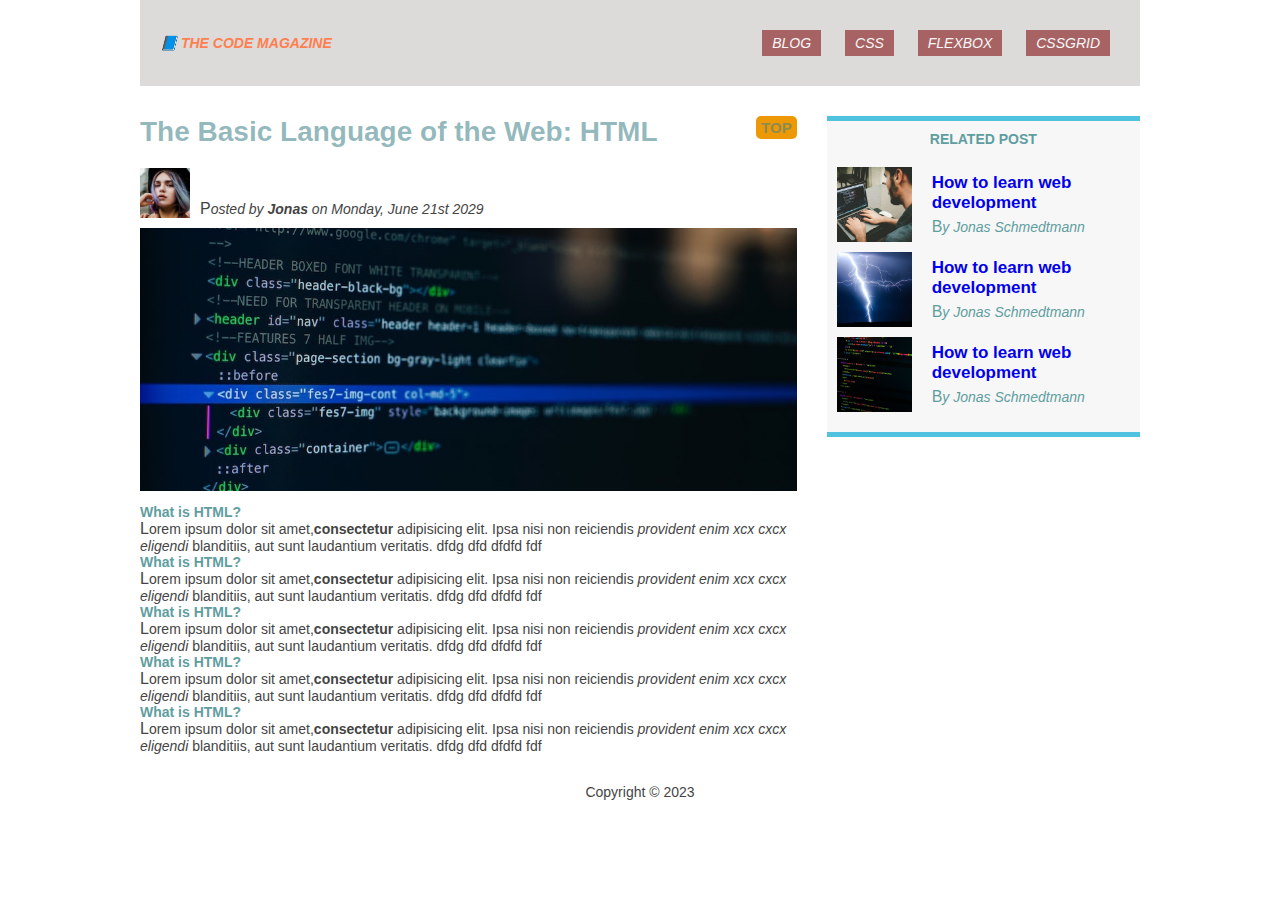
==== index.html @ 84c2b939 "Code Magazine" ====
<!DOCTYPE html>
<html lang="en">
  <head>
    <meta charset="UTF-8" />
    <meta name="viewport" content="width=device-width, initial-scale=1.0" />
    <link rel="stylesheet" href="style.css" />
    <title>Fundamentals</title>
  </head>
  <body>
    <div class="container">
      <nav class="header">
        <h1>📘 The Code Magazine</h1>
        <div class="menu">
          <a href="blog.html" target="_blank">Blog</a>
          <a href="blog.html" target="_blank">Css</a>

          <a href="flexbox.html" target="_blank">Flexbox</a>

          <a href="css-grid.html" target="_blank">CSSGrid</a>
        </div>
      </nav>
      <!-- <div class="flex-container"> -->
      <div class="post">
        <h2>The Basic Language of the Web: HTML</h2>
        <div class="author-box">
          <img
            src="img/laura-jones.jpg"
            alt="laura"
            width="50px"
            height="50px"
          />
          <p class="date">
            <em>Posted by <strong>Jonas</strong> on Monday, June 21st 2029</em>
          </p>
        </div>
        <img class="banner" src="img/post-img.jpg" alt="post" />

        <h3>What is HTML?</h3>
        <p>
          Lorem ipsum dolor sit amet,<strong>consectetur</strong> adipisicing
          elit. Ipsa nisi non reiciendis<em>
            provident enim xcx cxcx eligendi</em
          >
          blanditiis, aut sunt laudantium veritatis. dfdg dfd dfdfd fdf
        </p>
        <h3>What is HTML?</h3>
        <p>
          Lorem ipsum dolor sit amet,<strong>consectetur</strong> adipisicing
          elit. Ipsa nisi non reiciendis<em>
            provident enim xcx cxcx eligendi</em
          >
          blanditiis, aut sunt laudantium veritatis. dfdg dfd dfdfd fdf
        </p>
        <h3>What is HTML?</h3>
        <p>
          Lorem ipsum dolor sit amet,<strong>consectetur</strong> adipisicing
          elit. Ipsa nisi non reiciendis<em>
            provident enim xcx cxcx eligendi</em
          >
          blanditiis, aut sunt laudantium veritatis. dfdg dfd dfdfd fdf
        </p>
        <h3>What is HTML?</h3>
        <p>
          Lorem ipsum dolor sit amet,<strong>consectetur</strong> adipisicing
          elit. Ipsa nisi non reiciendis<em>
            provident enim xcx cxcx eligendi</em
          >
          blanditiis, aut sunt laudantium veritatis. dfdg dfd dfdfd fdf
        </p>
        <h3>What is HTML?</h3>
        <p>
          Lorem ipsum dolor sit amet,<strong>consectetur</strong> adipisicing
          elit. Ipsa nisi non reiciendis<em>
            provident enim xcx cxcx eligendi</em
          >
          blanditiis, aut sunt laudantium veritatis. dfdg dfd dfdfd fdf
        </p>

        <button hidden>❤️Like</button>
      </div>
      <aside>
        <h3 class="related-head">Related Post</h3>
        <ul>
          <li class="first-li related-post">
            <img src="img/related-1.jpg" alt="" width="75px" />
            <div>
              <a class="related-link" href="#"> How to learn web development</a>
              <p class="related-author">By Jonas Schmedtmann</p>
            </div>
          </li>
          <li class="related-post">
            <img src="img/related-2.jpg" alt="" width="75px" />
            <div>
              <a class="related-link" href="#"> How to learn web development</a>
              <p class="related-author">By Jonas Schmedtmann</p>
            </div>
          </li>
          <li class="related-post">
            <img src="img/related-3.jpg" alt="" width="75px" />
            <div>
              <a class="related-link" href="#"> How to learn web development</a>
              <p class="related-author">By Jonas Schmedtmann</p>
            </div>
          </li>
        </ul>
      </aside>
      <!-- </div> -->
      <footer>Copyright &copy; 2023</footer>
    </div>
  </body>
</html>
---- style.css ----
* {
  font-size: 14px;
  margin: 0;
  padding: 0;
  box-sizing: border-box;
}
body {
  color: #444;
  font-family: sans-serif;
}
.container {
  width: 1000px;
  margin: 0 auto;
}
.header {
  color: coral;
  font-size: 2rem;
  text-transform: uppercase;
  font-style: italic;
  text-align: center;
  padding: 20px;
  background-color: #dddada;
}
nav a:link {
  margin: 10px;
  padding: 5px 10px;
  background: #a76363;
  display: inline-block;
  color: #f7f7f7;
  text-decoration: none;
}
nav a:hover {
  padding: 5px 12px;
  background: #a76363;
  text-decoration: underline;
}
.post {
  position: relative;
  /* float: left; */
  width: 100%;
}
.banner {
  width: 100%;
  padding: 10px 0;
  box-sizing: border-box;
}
h2 {
  font-size: 2rem;
  color: rgba(63, 131, 137, 0.559);
  margin-bottom: 20px;
  /* background: rgb(211, 221, 192); */
  position: relative;
}
h2::after {
  content: "TOP";
  background: rgb(237, 152, 5);
  font-size: 15px;
  display: inline-block;
  padding: 3px 5px;
  border-radius: 5px;
  position: absolute;
  top: 0;
  right: 0;
}
h3,
li {
  font-size: 1rem;
  color: cadetblue;
}
p {
  /* line-height: 2rem; */
}

aside {
  background: #f7f7f7;
  /* width: 500px; */
  /* margin-top: 20px; */
  border-top: 5px solid #50c1de;
  border-bottom: 5px solid #50c1de;
  /* float: right; */
  /* width: 300px; */
  padding: 10px;
}

aside li:first-child {
  font-weight: bold;
}

aside li:last-child {
  font-style: italic;
}
button {
  padding: 10px;
  font-size: 18px;
  position: absolute;
  bottom: 125px;
  right: -40px;
}
footer {
  margin-top: 220px;
  clear: both;
  display: block;
}
p::first-letter {
  font-size: 16px;
  font-style: normal;
}
.related-head {
  text-align: center;
  text-transform: uppercase;
  margin-bottom: 20px;
}

/* Flex */
.header {
  display: flex;
  align-items: center;
  justify-content: space-between;
}
.author-box {
  display: flex;
  align-items: center;
  gap: 10px;
}
.date {
  align-self: flex-end;
}
.flex-container {
  display: flex;
  gap: 30px;
  align-items: flex-start;
}
aside {
  /* align-self: flex-start; */
  /* flex: 0 0 300px; */
}
.related-post {
  display: flex;
  gap: 20px;
  align-items: center;
  margin-bottom: 10px;
}
.related-author {
  font-weight: normal;
  font-size: 14px;
  font-style: italic;
}
.related-link:link {
  text-decoration: none;
  font-weight: bold;
  font-size: 17px;
  font-style: normal;
  display: block;
  margin-bottom: 5px;
}

/* Grid */
.container {
  display: grid;
  grid-template-columns: repeat(3, 1fr);
  gap: 30px;
}
.header {
  grid-column: 1/4;
}
.post {
  grid-column: 1/3;
}
footer {
  margin: 0;
  grid-column: 1/4;
  text-align: center;
}
aside {
  /* justify-self: start; */
  align-self: start;
}
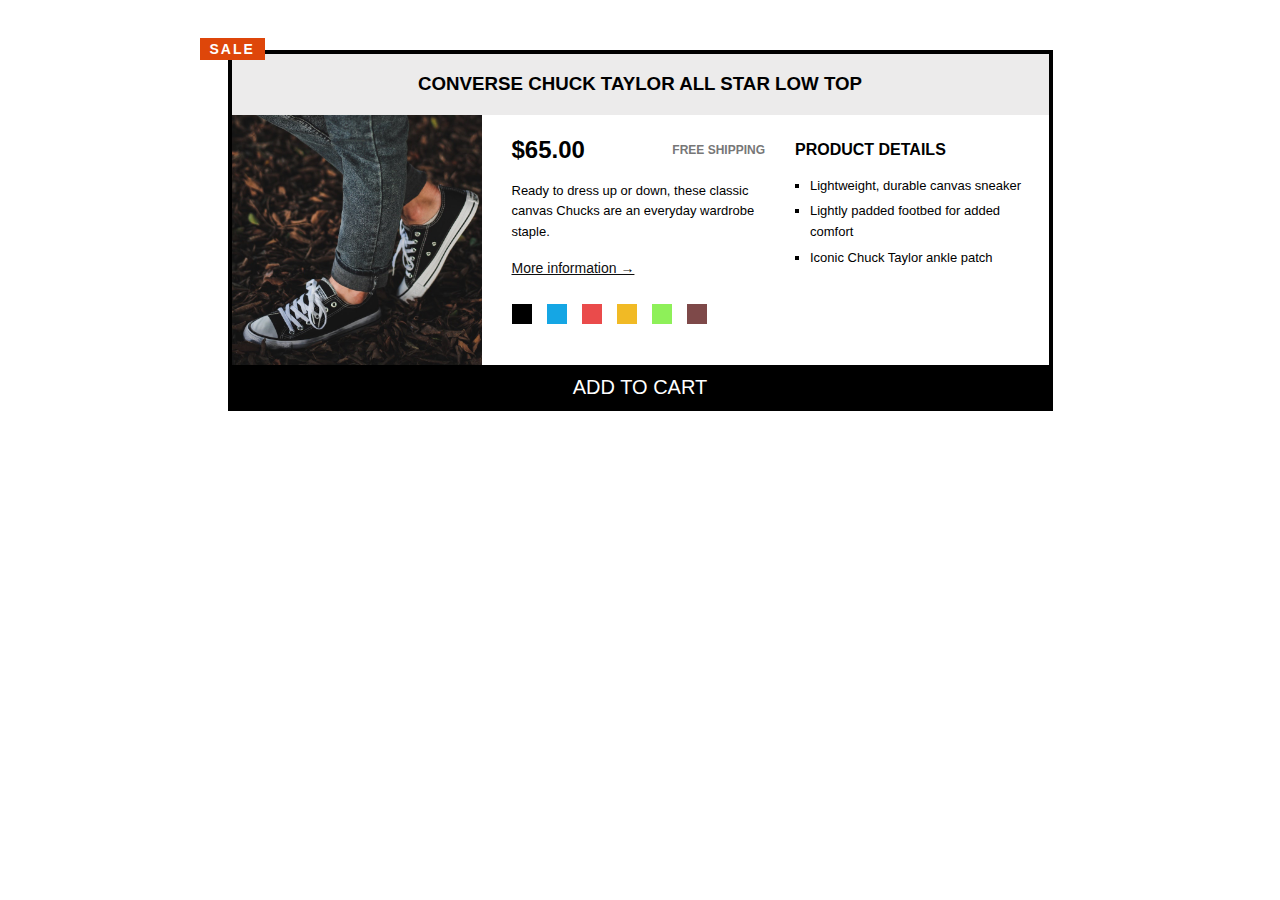
==== commit 295ef324: "converse" ====
--- a/index.html
+++ b/index.html
@@ -3,109 +3,45 @@
   <head>
     <meta charset="UTF-8" />
     <meta name="viewport" content="width=device-width, initial-scale=1.0" />
-    <link rel="stylesheet" href="style.css" />
-    <title>Fundamentals</title>
+    <link rel="stylesheet" href="converse.css" />
+    <title>Converse</title>
   </head>
   <body>
     <div class="container">
-      <nav class="header">
-        <h1>📘 The Code Magazine</h1>
-        <div class="menu">
-          <a href="blog.html" target="_blank">Blog</a>
-          <a href="blog.html" target="_blank">Css</a>
+      <p class="sale">sale</p>
+      <article class="product">
+        <h3 class="product-title">Converse Chuck Taylor All Star Low Top</h3>
+        <!-- <div class="product-details-flex"> -->
+        <img class="product-img" src="img/challenges.jpg" alt="" />
+        <div class="p-info">
+          <p class="price"><strong>$65.00</strong></p>
+          <p class="shipping">Free shipping</p>
+          <p class="pro-info">
+            Ready to dress up or down, these classic canvas Chucks are an
+            everyday wardrobe staple.
+          </p>
 
-          <a href="flexbox.html" target="_blank">Flexbox</a>
-
-          <a href="css-grid.html" target="_blank">CSSGrid</a>
+          <a class="more-info" href="#">More information &rarr;</a>
+          <div class="color-flex">
+            <div class="p-color p-black"></div>
+            <div class="p-color p-blue"></div>
+            <div class="p-color p-red"></div>
+            <div class="p-color p-yellow"></div>
+            <div class="p-color p-green"></div>
+            <div class="p-color p-brown"></div>
+          </div>
         </div>
-      </nav>
-      <!-- <div class="flex-container"> -->
-      <div class="post">
-        <h2>The Basic Language of the Web: HTML</h2>
-        <div class="author-box">
-          <img
-            src="img/laura-jones.jpg"
-            alt="laura"
-            width="50px"
-            height="50px"
-          />
-          <p class="date">
-            <em>Posted by <strong>Jonas</strong> on Monday, June 21st 2029</em>
-          </p>
+        <div class="p-details">
+          <h3 class="details-title">Product details</h3>
+          <ul class="details-list">
+            <li>Lightweight, durable canvas sneaker</li>
+            <li>Lightly padded footbed for added comfort</li>
+            <li>Iconic Chuck Taylor ankle patch</li>
+          </ul>
         </div>
-        <img class="banner" src="img/post-img.jpg" alt="post" />
-
-        <h3>What is HTML?</h3>
-        <p>
-          Lorem ipsum dolor sit amet,<strong>consectetur</strong> adipisicing
-          elit. Ipsa nisi non reiciendis<em>
-            provident enim xcx cxcx eligendi</em
-          >
-          blanditiis, aut sunt laudantium veritatis. dfdg dfd dfdfd fdf
-        </p>
-        <h3>What is HTML?</h3>
-        <p>
-          Lorem ipsum dolor sit amet,<strong>consectetur</strong> adipisicing
-          elit. Ipsa nisi non reiciendis<em>
-            provident enim xcx cxcx eligendi</em
-          >
-          blanditiis, aut sunt laudantium veritatis. dfdg dfd dfdfd fdf
-        </p>
-        <h3>What is HTML?</h3>
-        <p>
-          Lorem ipsum dolor sit amet,<strong>consectetur</strong> adipisicing
-          elit. Ipsa nisi non reiciendis<em>
-            provident enim xcx cxcx eligendi</em
-          >
-          blanditiis, aut sunt laudantium veritatis. dfdg dfd dfdfd fdf
-        </p>
-        <h3>What is HTML?</h3>
-        <p>
-          Lorem ipsum dolor sit amet,<strong>consectetur</strong> adipisicing
-          elit. Ipsa nisi non reiciendis<em>
-            provident enim xcx cxcx eligendi</em
-          >
-          blanditiis, aut sunt laudantium veritatis. dfdg dfd dfdfd fdf
-        </p>
-        <h3>What is HTML?</h3>
-        <p>
-          Lorem ipsum dolor sit amet,<strong>consectetur</strong> adipisicing
-          elit. Ipsa nisi non reiciendis<em>
-            provident enim xcx cxcx eligendi</em
-          >
-          blanditiis, aut sunt laudantium veritatis. dfdg dfd dfdfd fdf
-        </p>
-
-        <button hidden>❤️Like</button>
-      </div>
-      <aside>
-        <h3 class="related-head">Related Post</h3>
-        <ul>
-          <li class="first-li related-post">
-            <img src="img/related-1.jpg" alt="" width="75px" />
-            <div>
-              <a class="related-link" href="#"> How to learn web development</a>
-              <p class="related-author">By Jonas Schmedtmann</p>
-            </div>
-          </li>
-          <li class="related-post">
-            <img src="img/related-2.jpg" alt="" width="75px" />
-            <div>
-              <a class="related-link" href="#"> How to learn web development</a>
-              <p class="related-author">By Jonas Schmedtmann</p>
-            </div>
-          </li>
-          <li class="related-post">
-            <img src="img/related-3.jpg" alt="" width="75px" />
-            <div>
-              <a class="related-link" href="#"> How to learn web development</a>
-              <p class="related-author">By Jonas Schmedtmann</p>
-            </div>
-          </li>
-        </ul>
-      </aside>
-      <!-- </div> -->
-      <footer>Copyright &copy; 2023</footer>
+        <!-- </div> -->
+        <button class="add-cart">Add to cart</button>
+      </article>
     </div>
   </body>
 </html>
--- a/converse.css
+++ b/converse.css
@@ -0,0 +1,168 @@
+* {
+  margin: 0;
+  padding: 0;
+  box-sizing: border-box;
+}
+body {
+  font-family: sans-serif;
+  color: #000;
+  line-height: 1.3rem;
+}
+.container {
+  width: 825px;
+  margin: 50px auto;
+  position: relative;
+}
+.sale {
+  background: rgb(222, 70, 10);
+  display: inline-block;
+  padding: 1px 10px;
+  text-transform: uppercase;
+  color: #fff;
+  font-weight: bold;
+  font-size: 14px;
+  letter-spacing: 2px;
+  position: absolute;
+  top: -12.5px;
+  left: -28px;
+}
+.product {
+  border: #000 solid 4px;
+}
+.product-title {
+  text-transform: uppercase;
+  font-weight: bold;
+  text-align: center;
+  padding: 20px;
+  background: #ecebeb;
+}
+
+.more-info:link,
+.more-info:visited {
+  color: #0e0e0e;
+  font-size: 14px;
+}
+.more-info:link:hover,
+.more-info:active {
+  text-decoration: none;
+}
+
+.p-color {
+  width: 20px;
+  height: 20px;
+  background: #000;
+  /* padding: 5px; */
+  /* display: inline-block; */
+  /* margin-right: 5px; */
+  margin-top: 25px;
+}
+.p-black {
+  background: #000;
+}
+.p-blue {
+  background: #15a6e4;
+}
+.p-red {
+  background: #ea4b4b;
+}
+.p-yellow {
+  background: #f1ba25;
+}
+.p-green {
+  background: #8ef059;
+}
+.p-brown {
+  background: #7e4949;
+}
+.details-title {
+  text-transform: uppercase;
+  font-size: 16px;
+}
+.details-list {
+  margin: 15px;
+}
+.details-list li {
+  list-style: square;
+  margin-bottom: 5px;
+  font-size: 13px;
+}
+.add-cart {
+  text-transform: uppercase;
+  font-weight: normal;
+  font-size: 20px;
+  background-color: #000;
+  color: #fff;
+  border: none;
+  width: 100%;
+  border-top: #000 solid 3px;
+  padding: 8px;
+}
+.add-cart:hover {
+  background-color: #ffffff;
+  color: #000000;
+  cursor: pointer;
+}
+
+/* flex */
+.product-details-flex {
+  display: flex;
+  gap: 25px;
+}
+.product-img {
+  width: 250px;
+  /* float: left; */
+}
+.p-info {
+  /* width: 300px; */
+  /* float: left; */
+  padding-top: 25px;
+  /* padding-left: 30px; */
+  padding-right: 0;
+}
+.p-details {
+  /* float: right; */
+  /* width: 240px; */
+  padding-top: 25px;
+}
+.price {
+  font-size: 24px;
+  float: left;
+}
+.shipping {
+  text-transform: uppercase;
+  font-weight: bold;
+  color: #777;
+  font-size: 12px;
+  margin-bottom: 20px;
+  float: right;
+}
+.pro-info {
+  font-size: 13px;
+  clear: both;
+  margin-bottom: 15px;
+}
+.color-flex {
+  display: flex;
+  gap: 15px;
+}
+
+/* Grid */
+.product {
+  width: 825px;
+  display: grid;
+  /* grid-template-columns: repeat(3, 1fr); */
+  grid-template-columns: 250px 1fr 1fr;
+  column-gap: 30px;
+}
+.product-title {
+  grid-column: 1/-1;
+}
+.product-img {
+}
+.p-info {
+}
+.p-details {
+}
+.add-cart {
+  grid-column: 1/-1;
+}
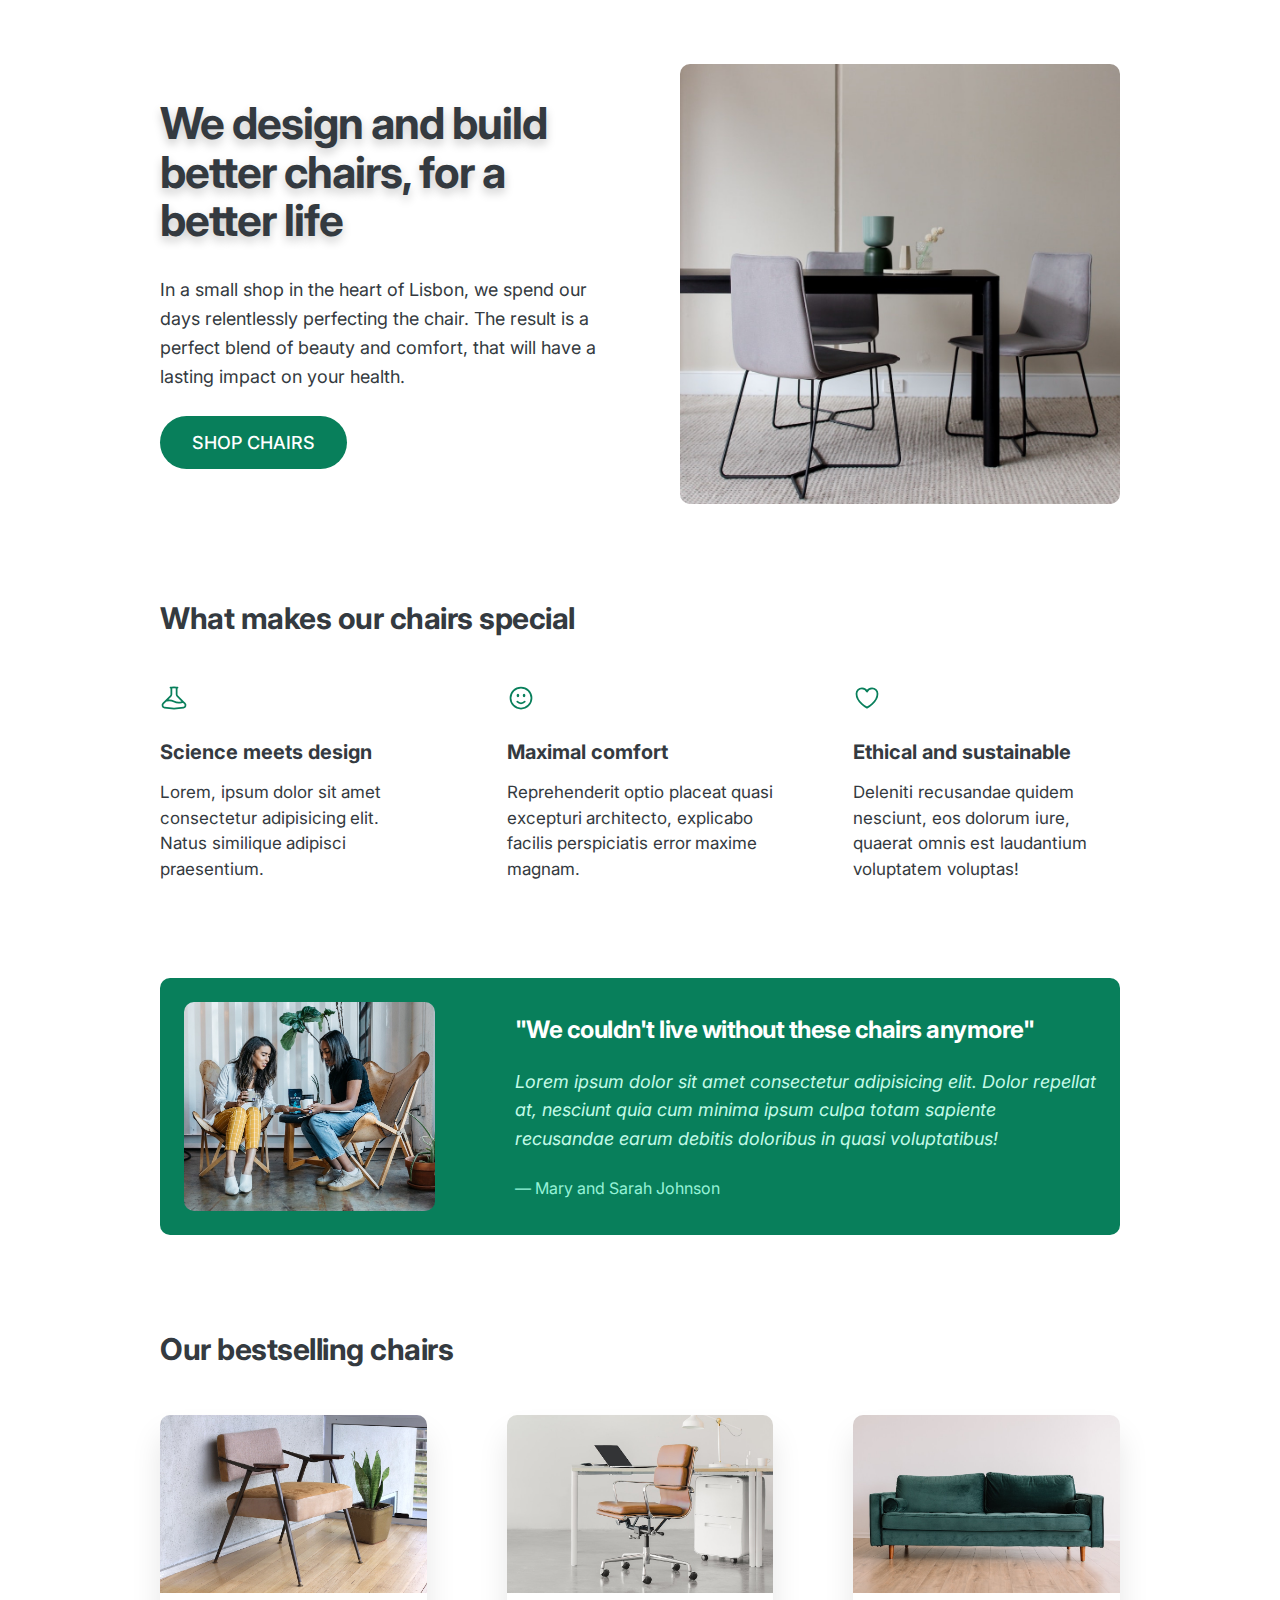
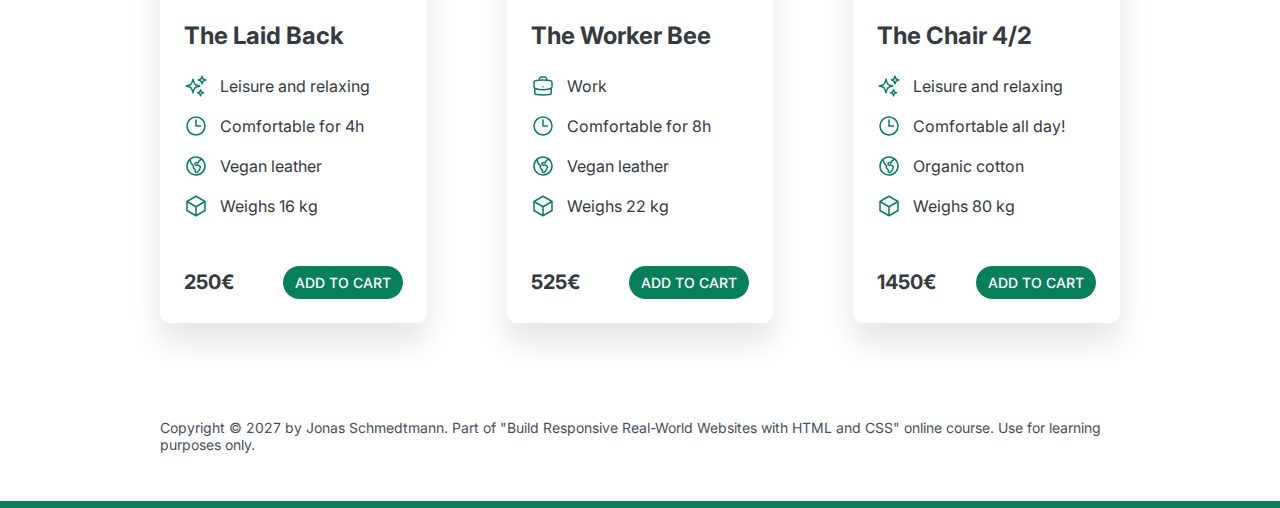
==== commit cd0a73a0: "chair" ====
--- a/index.html
+++ b/index.html
@@ -2,46 +2,384 @@
 <html lang="en">
   <head>
     <meta charset="UTF-8" />
+    <meta http-equiv="X-UA-Compatible" content="IE=edge" />
     <meta name="viewport" content="width=device-width, initial-scale=1.0" />
-    <link rel="stylesheet" href="converse.css" />
-    <title>Converse</title>
+    <link rel="preconnect" href="https://fonts.googleapis.com" />
+    <link rel="preconnect" href="https://fonts.gstatic.com" crossorigin />
+    <link
+      href="https://fonts.googleapis.com/css2?family=Dosis:wght@300;400;500;600;700;800&family=Inter:wght@400;500;700&family=Lato:wght@300;400;700&family=Open+Sans:wght@300;400&family=Roboto:wght@300;400;700&family=Staatliches&family=Titillium+Web:wght@300;600&display=swap"
+      rel="stylesheet"
+    />
+    <link rel="stylesheet" href="style.css" />
+    <title>Lisbon Chair Shop</title>
   </head>
   <body>
     <div class="container">
-      <p class="sale">sale</p>
-      <article class="product">
-        <h3 class="product-title">Converse Chuck Taylor All Star Low Top</h3>
-        <!-- <div class="product-details-flex"> -->
-        <img class="product-img" src="img/challenges.jpg" alt="" />
-        <div class="p-info">
-          <p class="price"><strong>$65.00</strong></p>
-          <p class="shipping">Free shipping</p>
-          <p class="pro-info">
-            Ready to dress up or down, these classic canvas Chucks are an
-            everyday wardrobe staple.
+      <header>
+        <div class="header-text-box">
+          <h1>We design and build better chairs, for a better life</h1>
+          <p class="header-text">
+            In a small shop in the heart of Lisbon, we spend our days
+            relentlessly perfecting the chair. The result is a perfect blend of
+            beauty and comfort, that will have a lasting impact on your health.
           </p>
-
-          <a class="more-info" href="#">More information &rarr;</a>
-          <div class="color-flex">
-            <div class="p-color p-black"></div>
-            <div class="p-color p-blue"></div>
-            <div class="p-color p-red"></div>
-            <div class="p-color p-yellow"></div>
-            <div class="p-color p-green"></div>
-            <div class="p-color p-brown"></div>
+          <a class="btn btn--big" href="#">Shop chairs</a>
+        </div>
+        <img src="hero.jpg" alt="Photo" />
+      </header>
+
+      <section>
+        <h2>What makes our chairs special</h2>
+        <div class="grid-3-cols">
+          <div>
+            <svg
+              xmlns="http://www.w3.org/2000/svg"
+              fill="none"
+              viewBox="0 0 24 24"
+              stroke-width="1.5"
+              stroke="currentColor"
+              class="features-icon"
+            >
+              <path
+                stroke-linecap="round"
+                stroke-linejoin="round"
+                d="M9.75 3.104v5.714a2.25 2.25 0 01-.659 1.591L5 14.5M9.75 3.104c-.251.023-.501.05-.75.082m.75-.082a24.301 24.301 0 014.5 0m0 0v5.714c0 .597.237 1.17.659 1.591L19.8 15.3M14.25 3.104c.251.023.501.05.75.082M19.8 15.3l-1.57.393A9.065 9.065 0 0112 15a9.065 9.065 0 00-6.23-.693L5 14.5m14.8.8l1.402 1.402c1.232 1.232.65 3.318-1.067 3.611A48.309 48.309 0 0112 21c-2.773 0-5.491-.235-8.135-.687-1.718-.293-2.3-2.379-1.067-3.61L5 14.5"
+              />
+            </svg>
+
+            <p class="features-title"><strong>Science meets design</strong></p>
+            <p class="features-text">
+              Lorem, ipsum dolor sit amet consectetur adipisicing elit. Natus
+              similique adipisci praesentium.
+            </p>
+          </div>
+
+          <div>
+            <svg
+              xmlns="http://www.w3.org/2000/svg"
+              fill="none"
+              viewBox="0 0 24 24"
+              stroke-width="1.5"
+              stroke="currentColor"
+              class="features-icon"
+            >
+              <path
+                stroke-linecap="round"
+                stroke-linejoin="round"
+                d="M15.182 15.182a4.5 4.5 0 01-6.364 0M21 12a9 9 0 11-18 0 9 9 0 0118 0zM9.75 9.75c0 .414-.168.75-.375.75S9 10.164 9 9.75 9.168 9 9.375 9s.375.336.375.75zm-.375 0h.008v.015h-.008V9.75zm5.625 0c0 .414-.168.75-.375.75s-.375-.336-.375-.75.168-.75.375-.75.375.336.375.75zm-.375 0h.008v.015h-.008V9.75z"
+              />
+            </svg>
+
+            <p class="features-title">
+              <strong>Maximal comfort</strong>
+            </p>
+            <p class="features-text">
+              Reprehenderit optio placeat quasi excepturi architecto, explicabo
+              facilis perspiciatis error maxime magnam.
+            </p>
+          </div>
+
+          <div>
+            <svg
+              xmlns="http://www.w3.org/2000/svg"
+              fill="none"
+              viewBox="0 0 24 24"
+              stroke-width="1.5"
+              stroke="currentColor"
+              class="features-icon"
+            >
+              <path
+                stroke-linecap="round"
+                stroke-linejoin="round"
+                d="M21 8.25c0-2.485-2.099-4.5-4.688-4.5-1.935 0-3.597 1.126-4.312 2.733-.715-1.607-2.377-2.733-4.313-2.733C5.1 3.75 3 5.765 3 8.25c0 7.22 9 12 9 12s9-4.78 9-12z"
+              />
+            </svg>
+
+            <p class="features-title">
+              <strong>Ethical and sustainable</strong>
+            </p>
+            <p class="features-text">
+              Deleniti recusandae quidem nesciunt, eos dolorum iure, quaerat
+              omnis est laudantium voluptatem voluptas!
+            </p>
           </div>
         </div>
-        <div class="p-details">
-          <h3 class="details-title">Product details</h3>
-          <ul class="details-list">
-            <li>Lightweight, durable canvas sneaker</li>
-            <li>Lightly padded footbed for added comfort</li>
-            <li>Iconic Chuck Taylor ankle patch</li>
-          </ul>
+      </section>
+
+      <section class="testimonial-section">
+        <div class="grid-3-cols">
+          <img src="customers.jpg" alt="People sitting on chairs" />
+          <div class="testimonial-box">
+            <h2>"We couldn't live without these chairs anymore"</h2>
+            <blockquote class="testimonial-text">
+              Lorem ipsum dolor sit amet consectetur adipisicing elit. Dolor
+              repellat at, nesciunt quia cum minima ipsum culpa totam sapiente
+              recusandae earum debitis doloribus in quasi voluptatibus!
+            </blockquote>
+            <p class="testimonial-author">&mdash; Mary and Sarah Johnson</p>
+          </div>
         </div>
-        <!-- </div> -->
-        <button class="add-cart">Add to cart</button>
-      </article>
+      </section>
+
+      <section>
+        <h2>Our bestselling chairs</h2>
+        <div class="grid-3-cols">
+          <figure class="chair">
+            <img src="chair-1.jpg" alt="Chair" />
+            <div class="chair-box">
+              <h3>The Laid Back</h3>
+              <ul class="chair-details">
+                <li>
+                  <svg
+                    xmlns="http://www.w3.org/2000/svg"
+                    fill="none"
+                    viewBox="0 0 24 24"
+                    stroke-width="1.5"
+                    stroke="currentColor"
+                    class="chair-icon"
+                  >
+                    <path
+                      stroke-linecap="round"
+                      stroke-linejoin="round"
+                      d="M9.813 15.904L9 18.75l-.813-2.846a4.5 4.5 0 00-3.09-3.09L2.25 12l2.846-.813a4.5 4.5 0 003.09-3.09L9 5.25l.813 2.846a4.5 4.5 0 003.09 3.09L15.75 12l-2.846.813a4.5 4.5 0 00-3.09 3.09zM18.259 8.715L18 9.75l-.259-1.035a3.375 3.375 0 00-2.455-2.456L14.25 6l1.036-.259a3.375 3.375 0 002.455-2.456L18 2.25l.259 1.035a3.375 3.375 0 002.456 2.456L21.75 6l-1.035.259a3.375 3.375 0 00-2.456 2.456zM16.894 20.567L16.5 21.75l-.394-1.183a2.25 2.25 0 00-1.423-1.423L13.5 18.75l1.183-.394a2.25 2.25 0 001.423-1.423l.394-1.183.394 1.183a2.25 2.25 0 001.423 1.423l1.183.394-1.183.394a2.25 2.25 0 00-1.423 1.423z"
+                    />
+                  </svg>
+
+                  <!-- Span is a generic INLINE text element, it doesn't have any meaning. It's like a div element, but inline -->
+                  <span>Leisure and relaxing</span>
+                </li>
+                <li>
+                  <svg
+                    xmlns="http://www.w3.org/2000/svg"
+                    fill="none"
+                    viewBox="0 0 24 24"
+                    stroke-width="1.5"
+                    stroke="currentColor"
+                    class="chair-icon"
+                  >
+                    <path
+                      stroke-linecap="round"
+                      stroke-linejoin="round"
+                      d="M12 6v6h4.5m4.5 0a9 9 0 11-18 0 9 9 0 0118 0z"
+                    />
+                  </svg>
+
+                  <span>Comfortable for 4h</span>
+                </li>
+                <li>
+                  <svg
+                    xmlns="http://www.w3.org/2000/svg"
+                    fill="none"
+                    viewBox="0 0 24 24"
+                    stroke-width="1.5"
+                    stroke="currentColor"
+                    class="chair-icon"
+                  >
+                    <path
+                      stroke-linecap="round"
+                      stroke-linejoin="round"
+                      d="M6.115 5.19l.319 1.913A6 6 0 008.11 10.36L9.75 12l-.387.775c-.217.433-.132.956.21 1.298l1.348 1.348c.21.21.329.497.329.795v1.089c0 .426.24.815.622 1.006l.153.076c.433.217.956.132 1.298-.21l.723-.723a8.7 8.7 0 002.288-4.042 1.087 1.087 0 00-.358-1.099l-1.33-1.108c-.251-.21-.582-.299-.905-.245l-1.17.195a1.125 1.125 0 01-.98-.314l-.295-.295a1.125 1.125 0 010-1.591l.13-.132a1.125 1.125 0 011.3-.21l.603.302a.809.809 0 001.086-1.086L14.25 7.5l1.256-.837a4.5 4.5 0 001.528-1.732l.146-.292M6.115 5.19A9 9 0 1017.18 4.64M6.115 5.19A8.965 8.965 0 0112 3c1.929 0 3.716.607 5.18 1.64"
+                    />
+                  </svg>
+
+                  <span>Vegan leather</span>
+                </li>
+                <li>
+                  <svg
+                    xmlns="http://www.w3.org/2000/svg"
+                    fill="none"
+                    viewBox="0 0 24 24"
+                    stroke-width="1.5"
+                    stroke="currentColor"
+                    class="chair-icon"
+                  >
+                    <path
+                      stroke-linecap="round"
+                      stroke-linejoin="round"
+                      d="M21 7.5l-9-5.25L3 7.5m18 0l-9 5.25m9-5.25v9l-9 5.25M3 7.5l9 5.25M3 7.5v9l9 5.25m0-9v9"
+                    />
+                  </svg>
+
+                  <span>Weighs 16 kg</span>
+                </li>
+              </ul>
+              <div class="chair-price">
+                <strong>250€</strong>
+                <a href="#" class="btn btn--small">Add to cart</a>
+              </div>
+            </div>
+          </figure>
+
+          <figure class="chair">
+            <img src="chair-2.jpg" alt="Chair" />
+            <div class="chair-box">
+              <h3>The Worker Bee</h3>
+              <ul class="chair-details">
+                <li>
+                  <svg
+                    xmlns="http://www.w3.org/2000/svg"
+                    fill="none"
+                    viewBox="0 0 24 24"
+                    stroke-width="1.5"
+                    stroke="currentColor"
+                    class="chair-icon"
+                  >
+                    <path
+                      stroke-linecap="round"
+                      stroke-linejoin="round"
+                      d="M20.25 14.15v4.25c0 1.094-.787 2.036-1.872 2.18-2.087.277-4.216.42-6.378.42s-4.291-.143-6.378-.42c-1.085-.144-1.872-1.086-1.872-2.18v-4.25m16.5 0a2.18 2.18 0 00.75-1.661V8.706c0-1.081-.768-2.015-1.837-2.175a48.114 48.114 0 00-3.413-.387m4.5 8.006c-.194.165-.42.295-.673.38A23.978 23.978 0 0112 15.75c-2.648 0-5.195-.429-7.577-1.22a2.016 2.016 0 01-.673-.38m0 0A2.18 2.18 0 013 12.489V8.706c0-1.081.768-2.015 1.837-2.175a48.111 48.111 0 013.413-.387m7.5 0V5.25A2.25 2.25 0 0013.5 3h-3a2.25 2.25 0 00-2.25 2.25v.894m7.5 0a48.667 48.667 0 00-7.5 0M12 12.75h.008v.008H12v-.008z"
+                    />
+                  </svg>
+
+                  <span>Work</span>
+                </li>
+                <li>
+                  <svg
+                    xmlns="http://www.w3.org/2000/svg"
+                    fill="none"
+                    viewBox="0 0 24 24"
+                    stroke-width="1.5"
+                    stroke="currentColor"
+                    class="chair-icon"
+                  >
+                    <path
+                      stroke-linecap="round"
+                      stroke-linejoin="round"
+                      d="M12 6v6h4.5m4.5 0a9 9 0 11-18 0 9 9 0 0118 0z"
+                    />
+                  </svg>
+                  <span>Comfortable for 8h</span>
+                </li>
+                <li>
+                  <svg
+                    xmlns="http://www.w3.org/2000/svg"
+                    fill="none"
+                    viewBox="0 0 24 24"
+                    stroke-width="1.5"
+                    stroke="currentColor"
+                    class="chair-icon"
+                  >
+                    <path
+                      stroke-linecap="round"
+                      stroke-linejoin="round"
+                      d="M6.115 5.19l.319 1.913A6 6 0 008.11 10.36L9.75 12l-.387.775c-.217.433-.132.956.21 1.298l1.348 1.348c.21.21.329.497.329.795v1.089c0 .426.24.815.622 1.006l.153.076c.433.217.956.132 1.298-.21l.723-.723a8.7 8.7 0 002.288-4.042 1.087 1.087 0 00-.358-1.099l-1.33-1.108c-.251-.21-.582-.299-.905-.245l-1.17.195a1.125 1.125 0 01-.98-.314l-.295-.295a1.125 1.125 0 010-1.591l.13-.132a1.125 1.125 0 011.3-.21l.603.302a.809.809 0 001.086-1.086L14.25 7.5l1.256-.837a4.5 4.5 0 001.528-1.732l.146-.292M6.115 5.19A9 9 0 1017.18 4.64M6.115 5.19A8.965 8.965 0 0112 3c1.929 0 3.716.607 5.18 1.64"
+                    />
+                  </svg>
+                  <span>Vegan leather</span>
+                </li>
+                <li>
+                  <svg
+                    xmlns="http://www.w3.org/2000/svg"
+                    fill="none"
+                    viewBox="0 0 24 24"
+                    stroke-width="1.5"
+                    stroke="currentColor"
+                    class="chair-icon"
+                  >
+                    <path
+                      stroke-linecap="round"
+                      stroke-linejoin="round"
+                      d="M21 7.5l-9-5.25L3 7.5m18 0l-9 5.25m9-5.25v9l-9 5.25M3 7.5l9 5.25M3 7.5v9l9 5.25m0-9v9"
+                    />
+                  </svg>
+                  <span>Weighs 22 kg</span>
+                </li>
+              </ul>
+              <div class="chair-price">
+                <strong>525€</strong>
+                <a href="#" class="btn btn--small">Add to cart</a>
+              </div>
+            </div>
+          </figure>
+
+          <figure class="chair">
+            <img src="chair-3.jpg" alt="Chair" />
+            <div class="chair-box">
+              <h3>The Chair 4/2</h3>
+              <ul class="chair-details">
+                <li>
+                  <svg
+                    xmlns="http://www.w3.org/2000/svg"
+                    fill="none"
+                    viewBox="0 0 24 24"
+                    stroke-width="1.5"
+                    stroke="currentColor"
+                    class="chair-icon"
+                  >
+                    <path
+                      stroke-linecap="round"
+                      stroke-linejoin="round"
+                      d="M9.813 15.904L9 18.75l-.813-2.846a4.5 4.5 0 00-3.09-3.09L2.25 12l2.846-.813a4.5 4.5 0 003.09-3.09L9 5.25l.813 2.846a4.5 4.5 0 003.09 3.09L15.75 12l-2.846.813a4.5 4.5 0 00-3.09 3.09zM18.259 8.715L18 9.75l-.259-1.035a3.375 3.375 0 00-2.455-2.456L14.25 6l1.036-.259a3.375 3.375 0 002.455-2.456L18 2.25l.259 1.035a3.375 3.375 0 002.456 2.456L21.75 6l-1.035.259a3.375 3.375 0 00-2.456 2.456zM16.894 20.567L16.5 21.75l-.394-1.183a2.25 2.25 0 00-1.423-1.423L13.5 18.75l1.183-.394a2.25 2.25 0 001.423-1.423l.394-1.183.394 1.183a2.25 2.25 0 001.423 1.423l1.183.394-1.183.394a2.25 2.25 0 00-1.423 1.423z"
+                    />
+                  </svg>
+                  <span>Leisure and relaxing</span>
+                </li>
+                <li>
+                  <svg
+                    xmlns="http://www.w3.org/2000/svg"
+                    fill="none"
+                    viewBox="0 0 24 24"
+                    stroke-width="1.5"
+                    stroke="currentColor"
+                    class="chair-icon"
+                  >
+                    <path
+                      stroke-linecap="round"
+                      stroke-linejoin="round"
+                      d="M12 6v6h4.5m4.5 0a9 9 0 11-18 0 9 9 0 0118 0z"
+                    />
+                  </svg>
+                  <span>Comfortable all day!</span>
+                </li>
+                <li>
+                  <svg
+                    xmlns="http://www.w3.org/2000/svg"
+                    fill="none"
+                    viewBox="0 0 24 24"
+                    stroke-width="1.5"
+                    stroke="currentColor"
+                    class="chair-icon"
+                  >
+                    <path
+                      stroke-linecap="round"
+                      stroke-linejoin="round"
+                      d="M6.115 5.19l.319 1.913A6 6 0 008.11 10.36L9.75 12l-.387.775c-.217.433-.132.956.21 1.298l1.348 1.348c.21.21.329.497.329.795v1.089c0 .426.24.815.622 1.006l.153.076c.433.217.956.132 1.298-.21l.723-.723a8.7 8.7 0 002.288-4.042 1.087 1.087 0 00-.358-1.099l-1.33-1.108c-.251-.21-.582-.299-.905-.245l-1.17.195a1.125 1.125 0 01-.98-.314l-.295-.295a1.125 1.125 0 010-1.591l.13-.132a1.125 1.125 0 011.3-.21l.603.302a.809.809 0 001.086-1.086L14.25 7.5l1.256-.837a4.5 4.5 0 001.528-1.732l.146-.292M6.115 5.19A9 9 0 1017.18 4.64M6.115 5.19A8.965 8.965 0 0112 3c1.929 0 3.716.607 5.18 1.64"
+                    />
+                  </svg>
+                  <span>Organic cotton</span>
+                </li>
+                <li>
+                  <svg
+                    xmlns="http://www.w3.org/2000/svg"
+                    fill="none"
+                    viewBox="0 0 24 24"
+                    stroke-width="1.5"
+                    stroke="currentColor"
+                    class="chair-icon"
+                  >
+                    <path
+                      stroke-linecap="round"
+                      stroke-linejoin="round"
+                      d="M21 7.5l-9-5.25L3 7.5m18 0l-9 5.25m9-5.25v9l-9 5.25M3 7.5l9 5.25M3 7.5v9l9 5.25m0-9v9"
+                    />
+                  </svg>
+                  <span>Weighs 80 kg</span>
+                </li>
+              </ul>
+              <div class="chair-price">
+                <strong>1450€</strong>
+                <a href="#" class="btn btn--small">Add to cart</a>
+              </div>
+            </div>
+          </figure>
+        </div>
+      </section>
+
+      <footer>
+        Copyright &copy; 2027 by Jonas Schmedtmann. Part of "Build Responsive
+        Real-World Websites with HTML and CSS" online course. Use for learning
+        purposes only.
+      </footer>
     </div>
   </body>
 </html>
--- a/style.css
+++ b/style.css
@@ -0,0 +1,203 @@
+/*
+SPACING SYSTEM (px)
+2 / 4 / 8 / 12 / 16 / 24 / 32 / 48 / 64 / 80 / 96 / 128
+
+FONT SIZE SYSTEM (px)
+10 / 12 / 14 / 16 / 18 / 20 / 24 / 30 / 36 / 44 / 52 / 62 / 74 / 86 / 98
+*/
+/* main color #087f5b */
+/* gray #343a40 */
+* {
+  margin: 0;
+  padding: 0;
+  box-sizing: border-box;
+}
+
+/* ------------------------ */
+/* GENERAL STYLES */
+/* ------------------------ */
+body {
+  font-family: "Inter", sans-serif;
+  color: #343a40;
+  border-bottom: 7px solid #087f5b;
+}
+
+.container {
+  width: 960px;
+  margin: 0 auto;
+}
+
+header,
+section {
+  margin-bottom: 96px;
+}
+
+h2 {
+  margin-bottom: 48px;
+  font-size: 30px;
+  letter-spacing: -0.5px;
+}
+
+.grid-3-cols {
+  display: grid;
+  grid-template-columns: repeat(3, 1fr);
+  column-gap: 80px;
+}
+.btn:link,
+.btn:visited {
+  background: #087f5b;
+  color: #fff;
+  text-decoration: none;
+  text-transform: uppercase;
+  display: inline-block;
+  font-weight: 500;
+  border-radius: 100px;
+}
+.btn:hover,
+.btn:active {
+  background: #099268;
+}
+.btn--big {
+  padding: 16px 32px;
+  font-size: 18px;
+}
+.btn--small {
+  padding: 8px 12px;
+  font-size: 14px;
+}
+
+img {
+  border-radius: 10px;
+}
+/* ------------------------ */
+/* COMPONENT STYLES */
+/* ------------------------ */
+
+/* HEADER */
+header {
+  display: grid;
+  grid-template-columns: repeat(2, 1fr);
+  column-gap: 80px;
+  margin-top: 64px;
+}
+
+.header-text-box {
+  align-self: center;
+}
+
+h1 {
+  font-size: 44px;
+  line-height: 1.1;
+  letter-spacing: -1px;
+  margin-bottom: 32px;
+  text-shadow: 0 5px 10px rgba(0, 0, 0, 0.202);
+}
+
+.header-text {
+  margin-bottom: 24px;
+  font-size: 18px;
+  line-height: 1.6;
+}
+
+img {
+  width: 100%;
+}
+
+/* FEATURES */
+.features-icon {
+  stroke: #087f5b;
+  width: 28px;
+  margin-bottom: 24px;
+}
+
+.features-title {
+  margin-bottom: 16px;
+  font-size: 20px;
+}
+
+.features-text {
+  font-size: 17px;
+  line-height: 1.5;
+  word-spacing: -0.5px;
+}
+
+/* TESTIMONIAL */
+.testimonial-section {
+  background: #087f5b;
+  color: #fff;
+  padding: 24px;
+  border-radius: 10px;
+}
+
+.testimonial-box {
+  grid-column: 2 / -1;
+  align-self: center;
+}
+
+.testimonial-box h2 {
+  margin-bottom: 24px;
+  font-size: 24px;
+}
+
+.testimonial-text {
+  font-style: italic;
+  margin-bottom: 24px;
+  font-size: 18px;
+  line-height: 1.6;
+  color: #c3fae8;
+}
+.testimonial-author {
+  color: #96f2d7;
+}
+
+/* CHAIRS */
+.chair {
+  box-shadow: 0 20px 30px 0 rgba(0, 0, 0, 0.102);
+  border-radius: 10px;
+}
+.chair img {
+  border-bottom-left-radius: 0;
+  border-bottom-right-radius: 0;
+}
+.chair-box {
+  padding: 24px;
+}
+
+h3 {
+  margin-bottom: 24px;
+  font-size: 24px;
+}
+
+.chair-details {
+  list-style: none;
+  margin-bottom: 48px;
+}
+
+.chair-details li {
+  display: flex;
+  align-items: center;
+  gap: 12px;
+  margin-bottom: 16px;
+}
+
+.chair-details li:last-child {
+  margin-bottom: 0;
+}
+
+.chair-icon {
+  stroke: #087f5b;
+  width: 24px;
+}
+
+.chair-price {
+  display: flex;
+  justify-content: space-between;
+  align-items: center;
+  font-size: 20px;
+}
+
+footer {
+  margin-bottom: 48px;
+  font-size: 14px;
+  color: #495057;
+}
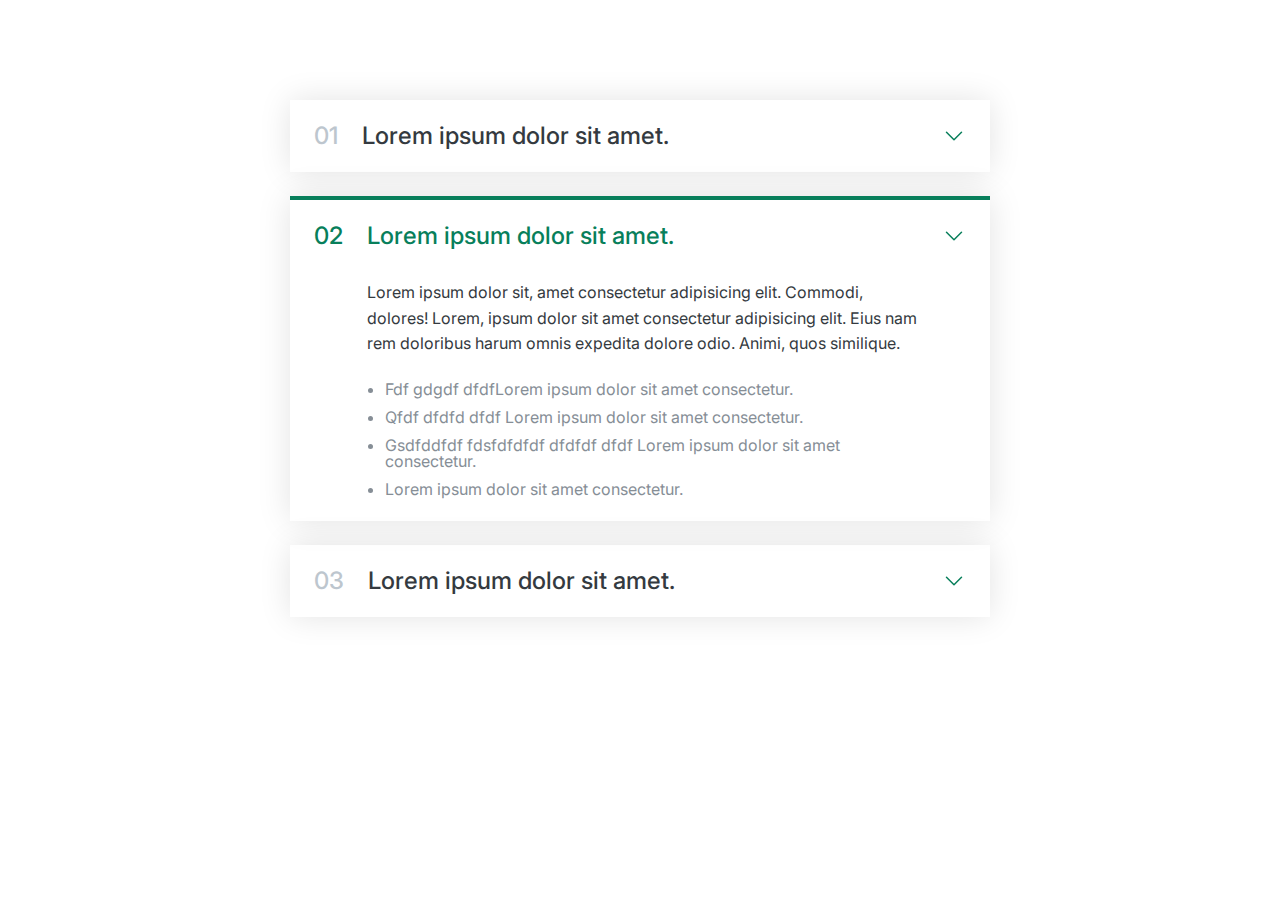
==== commit b63ddba6: "accordion" ====
--- a/index.html
+++ b/index.html
@@ -2,384 +2,212 @@
 <html lang="en">
   <head>
     <meta charset="UTF-8" />
-    <meta http-equiv="X-UA-Compatible" content="IE=edge" />
     <meta name="viewport" content="width=device-width, initial-scale=1.0" />
+    <title>Accordion</title>
     <link rel="preconnect" href="https://fonts.googleapis.com" />
     <link rel="preconnect" href="https://fonts.gstatic.com" crossorigin />
     <link
       href="https://fonts.googleapis.com/css2?family=Dosis:wght@300;400;500;600;700;800&family=Inter:wght@400;500;700&family=Lato:wght@300;400;700&family=Open+Sans:wght@300;400&family=Roboto:wght@300;400;700&family=Staatliches&family=Titillium+Web:wght@300;600&display=swap"
       rel="stylesheet"
     />
-    <link rel="stylesheet" href="style.css" />
-    <title>Lisbon Chair Shop</title>
+    <style>
+      /* main color #087f5b */
+      /* gray #343a40 */
+      * {
+        margin: 0;
+        padding: 0;
+        box-sizing: border-box;
+      }
+
+      /* ------------------------ */
+      /* GENERAL STYLES */
+      /* ------------------------ */
+      body {
+        font-family: "Inter", sans-serif;
+        color: #343a40;
+        line-height: 1;
+      }
+      .accordion {
+        width: 700px;
+        margin: 100px auto;
+        display: flex;
+        flex-direction: column;
+        gap: 24px;
+        /* border: #868e96 2px solid; */
+      }
+      .item {
+        box-shadow: 0 0 32px rgba(0, 0, 0, 0.113);
+        padding: 24px;
+        display: grid;
+        grid-template-columns: auto 1fr auto;
+        column-gap: 24px;
+        row-gap: 32px;
+        align-items: center;
+      }
+      .number,
+      .text {
+        font-size: 24px;
+        font-weight: 500;
+        /* color: #087f5b; */
+      }
+      .number {
+        color: #bdc6ce;
+      }
+      .text {
+      }
+      .icon {
+        width: 24px;
+        stroke: #087f5b;
+      }
+      .hidden-box {
+        grid-column: 2;
+        display: none;
+      }
+      .hidden-box p {
+        line-height: 1.6;
+        margin-bottom: 24px;
+      }
+      .hidden-box ul {
+        color: #868e96;
+        margin-left: 18px;
+        display: flex;
+        flex-direction: column;
+        gap: 12px;
+      }
+      /* open */
+      .open {
+        border-top: 4px solid #087f5b;
+      }
+      .open .hidden-box {
+        display: block;
+      }
+      .open .number,
+      .open .text {
+        color: #087f5b;
+      }
+    </style>
   </head>
   <body>
-    <div class="container">
-      <header>
-        <div class="header-text-box">
-          <h1>We design and build better chairs, for a better life</h1>
-          <p class="header-text">
-            In a small shop in the heart of Lisbon, we spend our days
-            relentlessly perfecting the chair. The result is a perfect blend of
-            beauty and comfort, that will have a lasting impact on your health.
+    <div class="accordion">
+      <div class="item">
+        <p class="number">01</p>
+        <p class="text">Lorem ipsum dolor sit amet.</p>
+        <svg
+          xmlns="http://www.w3.org/2000/svg"
+          fill="none"
+          viewBox="0 0 24 24"
+          stroke-width="1.5"
+          stroke="currentColor"
+          class="icon"
+        >
+          <path
+            stroke-linecap="round"
+            stroke-linejoin="round"
+            d="M19.5 8.25l-7.5 7.5-7.5-7.5"
+          />
+        </svg>
+        <div class="hidden-box">
+          <p>
+            Lorem ipsum dolor sit, amet consectetur adipisicing elit. Commodi,
+            dolores! Lorem, ipsum dolor sit amet consectetur adipisicing elit.
+            Eius nam rem doloribus harum omnis expedita dolore odio. Animi, quos
+            similique.
           </p>
-          <a class="btn btn--big" href="#">Shop chairs</a>
+          <ul>
+            <li class="list">
+              Fdf gdgdf dfdfLorem ipsum dolor sit amet consectetur.
+            </li>
+            <li class="list">
+              Qfdf dfdfd dfdf Lorem ipsum dolor sit amet consectetur.
+            </li>
+            <li class="list">
+              Gsdfddfdf fdsfdfdfdf dfdfdf dfdf Lorem ipsum dolor sit amet
+              consectetur.
+            </li>
+            <li class="list">Lorem ipsum dolor sit amet consectetur.</li>
+          </ul>
         </div>
-        <img src="hero.jpg" alt="Photo" />
-      </header>
+      </div>
 
-      <section>
-        <h2>What makes our chairs special</h2>
-        <div class="grid-3-cols">
-          <div>
-            <svg
-              xmlns="http://www.w3.org/2000/svg"
-              fill="none"
-              viewBox="0 0 24 24"
-              stroke-width="1.5"
-              stroke="currentColor"
-              class="features-icon"
-            >
-              <path
-                stroke-linecap="round"
-                stroke-linejoin="round"
-                d="M9.75 3.104v5.714a2.25 2.25 0 01-.659 1.591L5 14.5M9.75 3.104c-.251.023-.501.05-.75.082m.75-.082a24.301 24.301 0 014.5 0m0 0v5.714c0 .597.237 1.17.659 1.591L19.8 15.3M14.25 3.104c.251.023.501.05.75.082M19.8 15.3l-1.57.393A9.065 9.065 0 0112 15a9.065 9.065 0 00-6.23-.693L5 14.5m14.8.8l1.402 1.402c1.232 1.232.65 3.318-1.067 3.611A48.309 48.309 0 0112 21c-2.773 0-5.491-.235-8.135-.687-1.718-.293-2.3-2.379-1.067-3.61L5 14.5"
-              />
-            </svg>
+      <div class="item open">
+        <p class="number">02</p>
+        <p class="text">Lorem ipsum dolor sit amet.</p>
+        <svg
+          xmlns="http://www.w3.org/2000/svg"
+          fill="none"
+          viewBox="0 0 24 24"
+          stroke-width="1.5"
+          stroke="currentColor"
+          class="icon"
+        >
+          <path
+            stroke-linecap="round"
+            stroke-linejoin="round"
+            d="M19.5 8.25l-7.5 7.5-7.5-7.5"
+          />
+        </svg>
+        <div class="hidden-box">
+          <p>
+            Lorem ipsum dolor sit, amet consectetur adipisicing elit. Commodi,
+            dolores! Lorem, ipsum dolor sit amet consectetur adipisicing elit.
+            Eius nam rem doloribus harum omnis expedita dolore odio. Animi, quos
+            similique.
+          </p>
+          <ul>
+            <li class="list">
+              Fdf gdgdf dfdfLorem ipsum dolor sit amet consectetur.
+            </li>
+            <li class="list">
+              Qfdf dfdfd dfdf Lorem ipsum dolor sit amet consectetur.
+            </li>
+            <li class="list">
+              Gsdfddfdf fdsfdfdfdf dfdfdf dfdf Lorem ipsum dolor sit amet
+              consectetur.
+            </li>
+            <li class="list">Lorem ipsum dolor sit amet consectetur.</li>
+          </ul>
+        </div>
+      </div>
 
-            <p class="features-title"><strong>Science meets design</strong></p>
-            <p class="features-text">
-              Lorem, ipsum dolor sit amet consectetur adipisicing elit. Natus
-              similique adipisci praesentium.
-            </p>
-          </div>
-
-          <div>
-            <svg
-              xmlns="http://www.w3.org/2000/svg"
-              fill="none"
-              viewBox="0 0 24 24"
-              stroke-width="1.5"
-              stroke="currentColor"
-              class="features-icon"
-            >
-              <path
-                stroke-linecap="round"
-                stroke-linejoin="round"
-                d="M15.182 15.182a4.5 4.5 0 01-6.364 0M21 12a9 9 0 11-18 0 9 9 0 0118 0zM9.75 9.75c0 .414-.168.75-.375.75S9 10.164 9 9.75 9.168 9 9.375 9s.375.336.375.75zm-.375 0h.008v.015h-.008V9.75zm5.625 0c0 .414-.168.75-.375.75s-.375-.336-.375-.75.168-.75.375-.75.375.336.375.75zm-.375 0h.008v.015h-.008V9.75z"
-              />
-            </svg>
-
-            <p class="features-title">
-              <strong>Maximal comfort</strong>
-            </p>
-            <p class="features-text">
-              Reprehenderit optio placeat quasi excepturi architecto, explicabo
-              facilis perspiciatis error maxime magnam.
-            </p>
-          </div>
-
-          <div>
-            <svg
-              xmlns="http://www.w3.org/2000/svg"
-              fill="none"
-              viewBox="0 0 24 24"
-              stroke-width="1.5"
-              stroke="currentColor"
-              class="features-icon"
-            >
-              <path
-                stroke-linecap="round"
-                stroke-linejoin="round"
-                d="M21 8.25c0-2.485-2.099-4.5-4.688-4.5-1.935 0-3.597 1.126-4.312 2.733-.715-1.607-2.377-2.733-4.313-2.733C5.1 3.75 3 5.765 3 8.25c0 7.22 9 12 9 12s9-4.78 9-12z"
-              />
-            </svg>
-
-            <p class="features-title">
-              <strong>Ethical and sustainable</strong>
-            </p>
-            <p class="features-text">
-              Deleniti recusandae quidem nesciunt, eos dolorum iure, quaerat
-              omnis est laudantium voluptatem voluptas!
-            </p>
-          </div>
+      <div class="item">
+        <p class="number">03</p>
+        <p class="text">Lorem ipsum dolor sit amet.</p>
+        <svg
+          xmlns="http://www.w3.org/2000/svg"
+          fill="none"
+          viewBox="0 0 24 24"
+          stroke-width="1.5"
+          stroke="currentColor"
+          class="icon"
+        >
+          <path
+            stroke-linecap="round"
+            stroke-linejoin="round"
+            d="M19.5 8.25l-7.5 7.5-7.5-7.5"
+          />
+        </svg>
+        <div class="hidden-box">
+          <p>
+            Lorem ipsum dolor sit, amet consectetur adipisicing elit. Commodi,
+            dolores! Lorem, ipsum dolor sit amet consectetur adipisicing elit.
+            Eius nam rem doloribus harum omnis expedita dolore odio. Animi, quos
+            similique.
+          </p>
+          <ul>
+            <li class="list">
+              Fdf gdgdf dfdfLorem ipsum dolor sit amet consectetur.
+            </li>
+            <li class="list">
+              Qfdf dfdfd dfdf Lorem ipsum dolor sit amet consectetur.
+            </li>
+            <li class="list">
+              Gsdfddfdf fdsfdfdfdf dfdfdf dfdf Lorem ipsum dolor sit amet
+              consectetur.
+            </li>
+            <li class="list">Lorem ipsum dolor sit amet consectetur.</li>
+          </ul>
         </div>
-      </section>
-
-      <section class="testimonial-section">
-        <div class="grid-3-cols">
-          <img src="customers.jpg" alt="People sitting on chairs" />
-          <div class="testimonial-box">
-            <h2>"We couldn't live without these chairs anymore"</h2>
-            <blockquote class="testimonial-text">
-              Lorem ipsum dolor sit amet consectetur adipisicing elit. Dolor
-              repellat at, nesciunt quia cum minima ipsum culpa totam sapiente
-              recusandae earum debitis doloribus in quasi voluptatibus!
-            </blockquote>
-            <p class="testimonial-author">&mdash; Mary and Sarah Johnson</p>
-          </div>
-        </div>
-      </section>
-
-      <section>
-        <h2>Our bestselling chairs</h2>
-        <div class="grid-3-cols">
-          <figure class="chair">
-            <img src="chair-1.jpg" alt="Chair" />
-            <div class="chair-box">
-              <h3>The Laid Back</h3>
-              <ul class="chair-details">
-                <li>
-                  <svg
-                    xmlns="http://www.w3.org/2000/svg"
-                    fill="none"
-                    viewBox="0 0 24 24"
-                    stroke-width="1.5"
-                    stroke="currentColor"
-                    class="chair-icon"
-                  >
-                    <path
-                      stroke-linecap="round"
-                      stroke-linejoin="round"
-                      d="M9.813 15.904L9 18.75l-.813-2.846a4.5 4.5 0 00-3.09-3.09L2.25 12l2.846-.813a4.5 4.5 0 003.09-3.09L9 5.25l.813 2.846a4.5 4.5 0 003.09 3.09L15.75 12l-2.846.813a4.5 4.5 0 00-3.09 3.09zM18.259 8.715L18 9.75l-.259-1.035a3.375 3.375 0 00-2.455-2.456L14.25 6l1.036-.259a3.375 3.375 0 002.455-2.456L18 2.25l.259 1.035a3.375 3.375 0 002.456 2.456L21.75 6l-1.035.259a3.375 3.375 0 00-2.456 2.456zM16.894 20.567L16.5 21.75l-.394-1.183a2.25 2.25 0 00-1.423-1.423L13.5 18.75l1.183-.394a2.25 2.25 0 001.423-1.423l.394-1.183.394 1.183a2.25 2.25 0 001.423 1.423l1.183.394-1.183.394a2.25 2.25 0 00-1.423 1.423z"
-                    />
-                  </svg>
-
-                  <!-- Span is a generic INLINE text element, it doesn't have any meaning. It's like a div element, but inline -->
-                  <span>Leisure and relaxing</span>
-                </li>
-                <li>
-                  <svg
-                    xmlns="http://www.w3.org/2000/svg"
-                    fill="none"
-                    viewBox="0 0 24 24"
-                    stroke-width="1.5"
-                    stroke="currentColor"
-                    class="chair-icon"
-                  >
-                    <path
-                      stroke-linecap="round"
-                      stroke-linejoin="round"
-                      d="M12 6v6h4.5m4.5 0a9 9 0 11-18 0 9 9 0 0118 0z"
-                    />
-                  </svg>
-
-                  <span>Comfortable for 4h</span>
-                </li>
-                <li>
-                  <svg
-                    xmlns="http://www.w3.org/2000/svg"
-                    fill="none"
-                    viewBox="0 0 24 24"
-                    stroke-width="1.5"
-                    stroke="currentColor"
-                    class="chair-icon"
-                  >
-                    <path
-                      stroke-linecap="round"
-                      stroke-linejoin="round"
-                      d="M6.115 5.19l.319 1.913A6 6 0 008.11 10.36L9.75 12l-.387.775c-.217.433-.132.956.21 1.298l1.348 1.348c.21.21.329.497.329.795v1.089c0 .426.24.815.622 1.006l.153.076c.433.217.956.132 1.298-.21l.723-.723a8.7 8.7 0 002.288-4.042 1.087 1.087 0 00-.358-1.099l-1.33-1.108c-.251-.21-.582-.299-.905-.245l-1.17.195a1.125 1.125 0 01-.98-.314l-.295-.295a1.125 1.125 0 010-1.591l.13-.132a1.125 1.125 0 011.3-.21l.603.302a.809.809 0 001.086-1.086L14.25 7.5l1.256-.837a4.5 4.5 0 001.528-1.732l.146-.292M6.115 5.19A9 9 0 1017.18 4.64M6.115 5.19A8.965 8.965 0 0112 3c1.929 0 3.716.607 5.18 1.64"
-                    />
-                  </svg>
-
-                  <span>Vegan leather</span>
-                </li>
-                <li>
-                  <svg
-                    xmlns="http://www.w3.org/2000/svg"
-                    fill="none"
-                    viewBox="0 0 24 24"
-                    stroke-width="1.5"
-                    stroke="currentColor"
-                    class="chair-icon"
-                  >
-                    <path
-                      stroke-linecap="round"
-                      stroke-linejoin="round"
-                      d="M21 7.5l-9-5.25L3 7.5m18 0l-9 5.25m9-5.25v9l-9 5.25M3 7.5l9 5.25M3 7.5v9l9 5.25m0-9v9"
-                    />
-                  </svg>
-
-                  <span>Weighs 16 kg</span>
-                </li>
-              </ul>
-              <div class="chair-price">
-                <strong>250€</strong>
-                <a href="#" class="btn btn--small">Add to cart</a>
-              </div>
-            </div>
-          </figure>
-
-          <figure class="chair">
-            <img src="chair-2.jpg" alt="Chair" />
-            <div class="chair-box">
-              <h3>The Worker Bee</h3>
-              <ul class="chair-details">
-                <li>
-                  <svg
-                    xmlns="http://www.w3.org/2000/svg"
-                    fill="none"
-                    viewBox="0 0 24 24"
-                    stroke-width="1.5"
-                    stroke="currentColor"
-                    class="chair-icon"
-                  >
-                    <path
-                      stroke-linecap="round"
-                      stroke-linejoin="round"
-                      d="M20.25 14.15v4.25c0 1.094-.787 2.036-1.872 2.18-2.087.277-4.216.42-6.378.42s-4.291-.143-6.378-.42c-1.085-.144-1.872-1.086-1.872-2.18v-4.25m16.5 0a2.18 2.18 0 00.75-1.661V8.706c0-1.081-.768-2.015-1.837-2.175a48.114 48.114 0 00-3.413-.387m4.5 8.006c-.194.165-.42.295-.673.38A23.978 23.978 0 0112 15.75c-2.648 0-5.195-.429-7.577-1.22a2.016 2.016 0 01-.673-.38m0 0A2.18 2.18 0 013 12.489V8.706c0-1.081.768-2.015 1.837-2.175a48.111 48.111 0 013.413-.387m7.5 0V5.25A2.25 2.25 0 0013.5 3h-3a2.25 2.25 0 00-2.25 2.25v.894m7.5 0a48.667 48.667 0 00-7.5 0M12 12.75h.008v.008H12v-.008z"
-                    />
-                  </svg>
-
-                  <span>Work</span>
-                </li>
-                <li>
-                  <svg
-                    xmlns="http://www.w3.org/2000/svg"
-                    fill="none"
-                    viewBox="0 0 24 24"
-                    stroke-width="1.5"
-                    stroke="currentColor"
-                    class="chair-icon"
-                  >
-                    <path
-                      stroke-linecap="round"
-                      stroke-linejoin="round"
-                      d="M12 6v6h4.5m4.5 0a9 9 0 11-18 0 9 9 0 0118 0z"
-                    />
-                  </svg>
-                  <span>Comfortable for 8h</span>
-                </li>
-                <li>
-                  <svg
-                    xmlns="http://www.w3.org/2000/svg"
-                    fill="none"
-                    viewBox="0 0 24 24"
-                    stroke-width="1.5"
-                    stroke="currentColor"
-                    class="chair-icon"
-                  >
-                    <path
-                      stroke-linecap="round"
-                      stroke-linejoin="round"
-                      d="M6.115 5.19l.319 1.913A6 6 0 008.11 10.36L9.75 12l-.387.775c-.217.433-.132.956.21 1.298l1.348 1.348c.21.21.329.497.329.795v1.089c0 .426.24.815.622 1.006l.153.076c.433.217.956.132 1.298-.21l.723-.723a8.7 8.7 0 002.288-4.042 1.087 1.087 0 00-.358-1.099l-1.33-1.108c-.251-.21-.582-.299-.905-.245l-1.17.195a1.125 1.125 0 01-.98-.314l-.295-.295a1.125 1.125 0 010-1.591l.13-.132a1.125 1.125 0 011.3-.21l.603.302a.809.809 0 001.086-1.086L14.25 7.5l1.256-.837a4.5 4.5 0 001.528-1.732l.146-.292M6.115 5.19A9 9 0 1017.18 4.64M6.115 5.19A8.965 8.965 0 0112 3c1.929 0 3.716.607 5.18 1.64"
-                    />
-                  </svg>
-                  <span>Vegan leather</span>
-                </li>
-                <li>
-                  <svg
-                    xmlns="http://www.w3.org/2000/svg"
-                    fill="none"
-                    viewBox="0 0 24 24"
-                    stroke-width="1.5"
-                    stroke="currentColor"
-                    class="chair-icon"
-                  >
-                    <path
-                      stroke-linecap="round"
-                      stroke-linejoin="round"
-                      d="M21 7.5l-9-5.25L3 7.5m18 0l-9 5.25m9-5.25v9l-9 5.25M3 7.5l9 5.25M3 7.5v9l9 5.25m0-9v9"
-                    />
-                  </svg>
-                  <span>Weighs 22 kg</span>
-                </li>
-              </ul>
-              <div class="chair-price">
-                <strong>525€</strong>
-                <a href="#" class="btn btn--small">Add to cart</a>
-              </div>
-            </div>
-          </figure>
-
-          <figure class="chair">
-            <img src="chair-3.jpg" alt="Chair" />
-            <div class="chair-box">
-              <h3>The Chair 4/2</h3>
-              <ul class="chair-details">
-                <li>
-                  <svg
-                    xmlns="http://www.w3.org/2000/svg"
-                    fill="none"
-                    viewBox="0 0 24 24"
-                    stroke-width="1.5"
-                    stroke="currentColor"
-                    class="chair-icon"
-                  >
-                    <path
-                      stroke-linecap="round"
-                      stroke-linejoin="round"
-                      d="M9.813 15.904L9 18.75l-.813-2.846a4.5 4.5 0 00-3.09-3.09L2.25 12l2.846-.813a4.5 4.5 0 003.09-3.09L9 5.25l.813 2.846a4.5 4.5 0 003.09 3.09L15.75 12l-2.846.813a4.5 4.5 0 00-3.09 3.09zM18.259 8.715L18 9.75l-.259-1.035a3.375 3.375 0 00-2.455-2.456L14.25 6l1.036-.259a3.375 3.375 0 002.455-2.456L18 2.25l.259 1.035a3.375 3.375 0 002.456 2.456L21.75 6l-1.035.259a3.375 3.375 0 00-2.456 2.456zM16.894 20.567L16.5 21.75l-.394-1.183a2.25 2.25 0 00-1.423-1.423L13.5 18.75l1.183-.394a2.25 2.25 0 001.423-1.423l.394-1.183.394 1.183a2.25 2.25 0 001.423 1.423l1.183.394-1.183.394a2.25 2.25 0 00-1.423 1.423z"
-                    />
-                  </svg>
-                  <span>Leisure and relaxing</span>
-                </li>
-                <li>
-                  <svg
-                    xmlns="http://www.w3.org/2000/svg"
-                    fill="none"
-                    viewBox="0 0 24 24"
-                    stroke-width="1.5"
-                    stroke="currentColor"
-                    class="chair-icon"
-                  >
-                    <path
-                      stroke-linecap="round"
-                      stroke-linejoin="round"
-                      d="M12 6v6h4.5m4.5 0a9 9 0 11-18 0 9 9 0 0118 0z"
-                    />
-                  </svg>
-                  <span>Comfortable all day!</span>
-                </li>
-                <li>
-                  <svg
-                    xmlns="http://www.w3.org/2000/svg"
-                    fill="none"
-                    viewBox="0 0 24 24"
-                    stroke-width="1.5"
-                    stroke="currentColor"
-                    class="chair-icon"
-                  >
-                    <path
-                      stroke-linecap="round"
-                      stroke-linejoin="round"
-                      d="M6.115 5.19l.319 1.913A6 6 0 008.11 10.36L9.75 12l-.387.775c-.217.433-.132.956.21 1.298l1.348 1.348c.21.21.329.497.329.795v1.089c0 .426.24.815.622 1.006l.153.076c.433.217.956.132 1.298-.21l.723-.723a8.7 8.7 0 002.288-4.042 1.087 1.087 0 00-.358-1.099l-1.33-1.108c-.251-.21-.582-.299-.905-.245l-1.17.195a1.125 1.125 0 01-.98-.314l-.295-.295a1.125 1.125 0 010-1.591l.13-.132a1.125 1.125 0 011.3-.21l.603.302a.809.809 0 001.086-1.086L14.25 7.5l1.256-.837a4.5 4.5 0 001.528-1.732l.146-.292M6.115 5.19A9 9 0 1017.18 4.64M6.115 5.19A8.965 8.965 0 0112 3c1.929 0 3.716.607 5.18 1.64"
-                    />
-                  </svg>
-                  <span>Organic cotton</span>
-                </li>
-                <li>
-                  <svg
-                    xmlns="http://www.w3.org/2000/svg"
-                    fill="none"
-                    viewBox="0 0 24 24"
-                    stroke-width="1.5"
-                    stroke="currentColor"
-                    class="chair-icon"
-                  >
-                    <path
-                      stroke-linecap="round"
-                      stroke-linejoin="round"
-                      d="M21 7.5l-9-5.25L3 7.5m18 0l-9 5.25m9-5.25v9l-9 5.25M3 7.5l9 5.25M3 7.5v9l9 5.25m0-9v9"
-                    />
-                  </svg>
-                  <span>Weighs 80 kg</span>
-                </li>
-              </ul>
-              <div class="chair-price">
-                <strong>1450€</strong>
-                <a href="#" class="btn btn--small">Add to cart</a>
-              </div>
-            </div>
-          </figure>
-        </div>
-      </section>
-
-      <footer>
-        Copyright &copy; 2027 by Jonas Schmedtmann. Part of "Build Responsive
-        Real-World Websites with HTML and CSS" online course. Use for learning
-        purposes only.
-      </footer>
+      </div>
     </div>
   </body>
 </html>
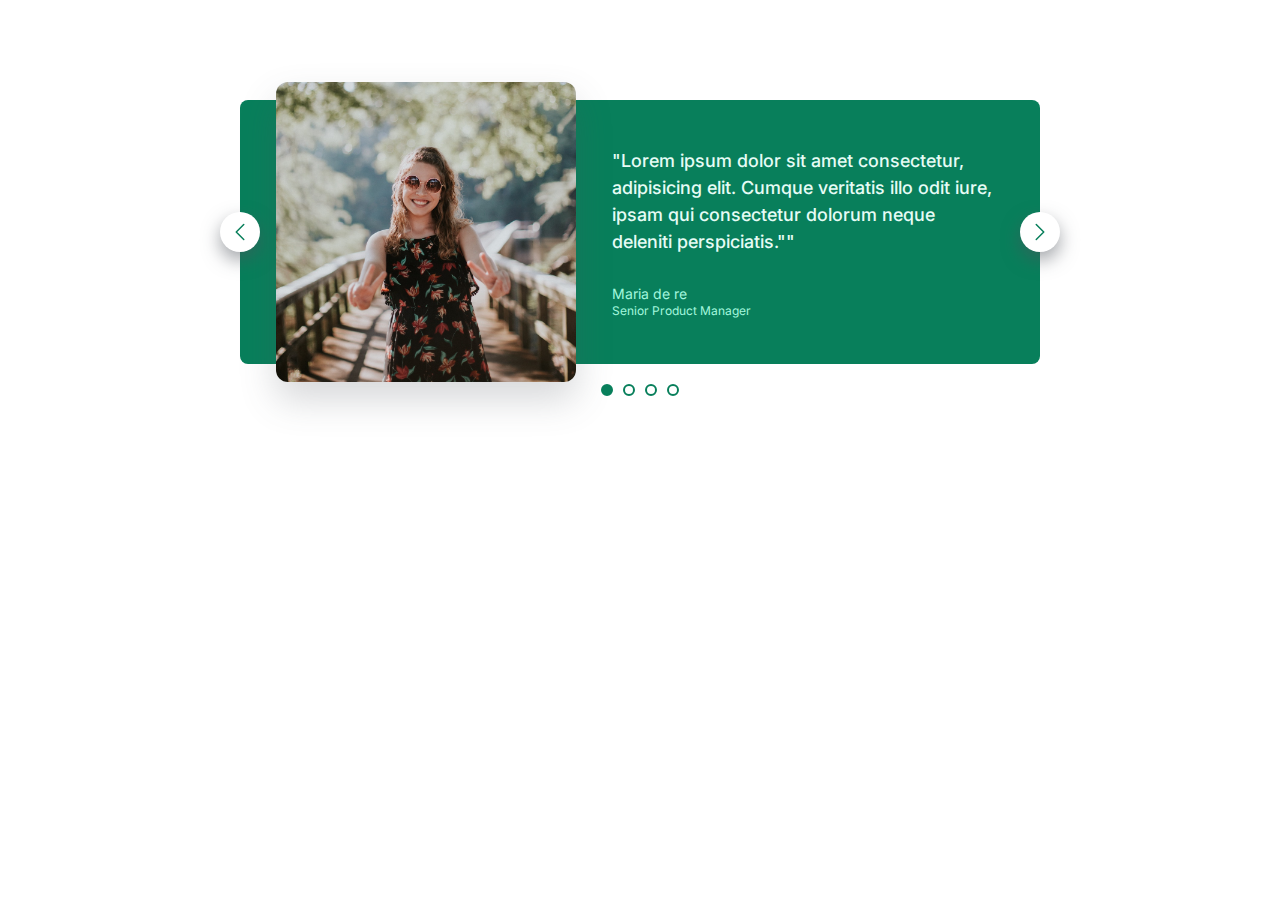
==== commit 1e0509ef: "carousel" ====
--- a/index.html
+++ b/index.html
@@ -3,7 +3,7 @@
   <head>
     <meta charset="UTF-8" />
     <meta name="viewport" content="width=device-width, initial-scale=1.0" />
-    <title>Accordion</title>
+    <title>Carousel</title>
     <link rel="preconnect" href="https://fonts.googleapis.com" />
     <link rel="preconnect" href="https://fonts.gstatic.com" crossorigin />
     <link
@@ -27,186 +27,141 @@
         color: #343a40;
         line-height: 1;
       }
-      .accordion {
-        width: 700px;
+      .carousel {
+        width: 800px;
         margin: 100px auto;
+        background: #087f5b;
+
+        /* padding: 32px;
+        padding-left: 86px; */
+        padding: 32px 48px 32px 86px;
+        border-radius: 8px;
+        position: relative;
+
         display: flex;
-        flex-direction: column;
-        gap: 24px;
-        /* border: #868e96 2px solid; */
+        align-items: center;
+        gap: 86px;
       }
-      .item {
-        box-shadow: 0 0 32px rgba(0, 0, 0, 0.113);
-        padding: 24px;
-        display: grid;
-        grid-template-columns: auto 1fr auto;
-        column-gap: 24px;
-        row-gap: 32px;
+      img {
+        height: 200px;
+        border-radius: 8px;
+        transform: scale(1.5);
+        box-shadow: 0 12px 24px rgba(77, 84, 91, 0.226);
+      }
+      .testimonial-text {
+        font-size: 18px;
+        font-weight: 500;
+        line-height: 1.5;
+        margin-bottom: 32px;
+        color: #e6fcf5;
+      }
+      .testimonial-author {
+        font-size: 14px;
+        margin-bottom: 4px;
+        color: #a3f7de;
+      }
+      .testimonial-job {
+        font-size: 12px;
+        color: #a3f7de;
+      }
+      /* btn */
+      .btn {
+        background: #fff;
+        border: none;
+        height: 40px;
+        width: 40px;
+        border-radius: 50%;
+        box-shadow: 0 8px 18px rgba(77, 84, 91, 0.53);
+        cursor: pointer;
+        position: absolute;
+        display: flex;
         align-items: center;
+        justify-content: center;
       }
-      .number,
-      .text {
-        font-size: 24px;
-        font-weight: 500;
-        /* color: #087f5b; */
+      .btn-left {
+        left: 0;
+        top: 50%;
+        transform: translate(-50%, -50%);
       }
-      .number {
-        color: #bdc6ce;
+      .btn-right {
+        right: 0;
+        top: 50%;
+        transform: translate(50%, -50%);
       }
-      .text {
-      }
-      .icon {
+      .btn-icon {
+        height: 24px;
         width: 24px;
         stroke: #087f5b;
       }
-      .hidden-box {
-        grid-column: 2;
-        display: none;
+      .dots {
+        position: absolute;
+        left: 50%;
+        bottom: 0;
+        transform: translate(-50%, 32px);
+        display: flex;
+        gap: 10px;
       }
-      .hidden-box p {
-        line-height: 1.6;
-        margin-bottom: 24px;
+      .dot {
+        width: 12px;
+        height: 12px;
+        background: #fff;
+        border-radius: 50%;
+        border: 2px #087f5b solid;
       }
-      .hidden-box ul {
-        color: #868e96;
-        margin-left: 18px;
-        display: flex;
-        flex-direction: column;
-        gap: 12px;
-      }
-      /* open */
-      .open {
-        border-top: 4px solid #087f5b;
-      }
-      .open .hidden-box {
-        display: block;
-      }
-      .open .number,
-      .open .text {
-        color: #087f5b;
+      .dot-selected {
+        background: #087f5b;
       }
     </style>
   </head>
   <body>
-    <div class="accordion">
-      <div class="item">
-        <p class="number">01</p>
-        <p class="text">Lorem ipsum dolor sit amet.</p>
+    <div class="carousel">
+      <img src="maria.jpg" alt="Maria" />
+      <blockquote class="testimonial">
+        <p class="testimonial-text">
+          "Lorem ipsum dolor sit amet consectetur, adipisicing elit. Cumque
+          veritatis illo odit iure, ipsam qui consectetur dolorum neque deleniti
+          perspiciatis.""
+        </p>
+        <p class="testimonial-author">Maria de re</p>
+        <p class="testimonial-job">Senior Product Manager</p>
+      </blockquote>
+      <button class="btn btn-left">
         <svg
           xmlns="http://www.w3.org/2000/svg"
           fill="none"
           viewBox="0 0 24 24"
           stroke-width="1.5"
           stroke="currentColor"
-          class="icon"
+          class="btn-icon"
         >
           <path
             stroke-linecap="round"
             stroke-linejoin="round"
-            d="M19.5 8.25l-7.5 7.5-7.5-7.5"
+            d="M15.75 19.5L8.25 12l7.5-7.5"
           />
         </svg>
-        <div class="hidden-box">
-          <p>
-            Lorem ipsum dolor sit, amet consectetur adipisicing elit. Commodi,
-            dolores! Lorem, ipsum dolor sit amet consectetur adipisicing elit.
-            Eius nam rem doloribus harum omnis expedita dolore odio. Animi, quos
-            similique.
-          </p>
-          <ul>
-            <li class="list">
-              Fdf gdgdf dfdfLorem ipsum dolor sit amet consectetur.
-            </li>
-            <li class="list">
-              Qfdf dfdfd dfdf Lorem ipsum dolor sit amet consectetur.
-            </li>
-            <li class="list">
-              Gsdfddfdf fdsfdfdfdf dfdfdf dfdf Lorem ipsum dolor sit amet
-              consectetur.
-            </li>
-            <li class="list">Lorem ipsum dolor sit amet consectetur.</li>
-          </ul>
-        </div>
-      </div>
-
-      <div class="item open">
-        <p class="number">02</p>
-        <p class="text">Lorem ipsum dolor sit amet.</p>
+      </button>
+      <bitton class="btn btn-right">
         <svg
           xmlns="http://www.w3.org/2000/svg"
           fill="none"
           viewBox="0 0 24 24"
           stroke-width="1.5"
           stroke="currentColor"
-          class="icon"
+          class="btn-icon"
         >
           <path
             stroke-linecap="round"
             stroke-linejoin="round"
-            d="M19.5 8.25l-7.5 7.5-7.5-7.5"
+            d="M8.25 4.5l7.5 7.5-7.5 7.5"
           />
         </svg>
-        <div class="hidden-box">
-          <p>
-            Lorem ipsum dolor sit, amet consectetur adipisicing elit. Commodi,
-            dolores! Lorem, ipsum dolor sit amet consectetur adipisicing elit.
-            Eius nam rem doloribus harum omnis expedita dolore odio. Animi, quos
-            similique.
-          </p>
-          <ul>
-            <li class="list">
-              Fdf gdgdf dfdfLorem ipsum dolor sit amet consectetur.
-            </li>
-            <li class="list">
-              Qfdf dfdfd dfdf Lorem ipsum dolor sit amet consectetur.
-            </li>
-            <li class="list">
-              Gsdfddfdf fdsfdfdfdf dfdfdf dfdf Lorem ipsum dolor sit amet
-              consectetur.
-            </li>
-            <li class="list">Lorem ipsum dolor sit amet consectetur.</li>
-          </ul>
-        </div>
-      </div>
-
-      <div class="item">
-        <p class="number">03</p>
-        <p class="text">Lorem ipsum dolor sit amet.</p>
-        <svg
-          xmlns="http://www.w3.org/2000/svg"
-          fill="none"
-          viewBox="0 0 24 24"
-          stroke-width="1.5"
-          stroke="currentColor"
-          class="icon"
-        >
-          <path
-            stroke-linecap="round"
-            stroke-linejoin="round"
-            d="M19.5 8.25l-7.5 7.5-7.5-7.5"
-          />
-        </svg>
-        <div class="hidden-box">
-          <p>
-            Lorem ipsum dolor sit, amet consectetur adipisicing elit. Commodi,
-            dolores! Lorem, ipsum dolor sit amet consectetur adipisicing elit.
-            Eius nam rem doloribus harum omnis expedita dolore odio. Animi, quos
-            similique.
-          </p>
-          <ul>
-            <li class="list">
-              Fdf gdgdf dfdfLorem ipsum dolor sit amet consectetur.
-            </li>
-            <li class="list">
-              Qfdf dfdfd dfdf Lorem ipsum dolor sit amet consectetur.
-            </li>
-            <li class="list">
-              Gsdfddfdf fdsfdfdfdf dfdfdf dfdf Lorem ipsum dolor sit amet
-              consectetur.
-            </li>
-            <li class="list">Lorem ipsum dolor sit amet consectetur.</li>
-          </ul>
-        </div>
+      </bitton>
+      <div class="dots">
+        <button class="dot dot-selected">&nbsp;</button>
+        <button class="dot">&nbsp;</button>
+        <button class="dot">&nbsp;</button>
+        <button class="dot">&nbsp;</button>
       </div>
     </div>
   </body>
